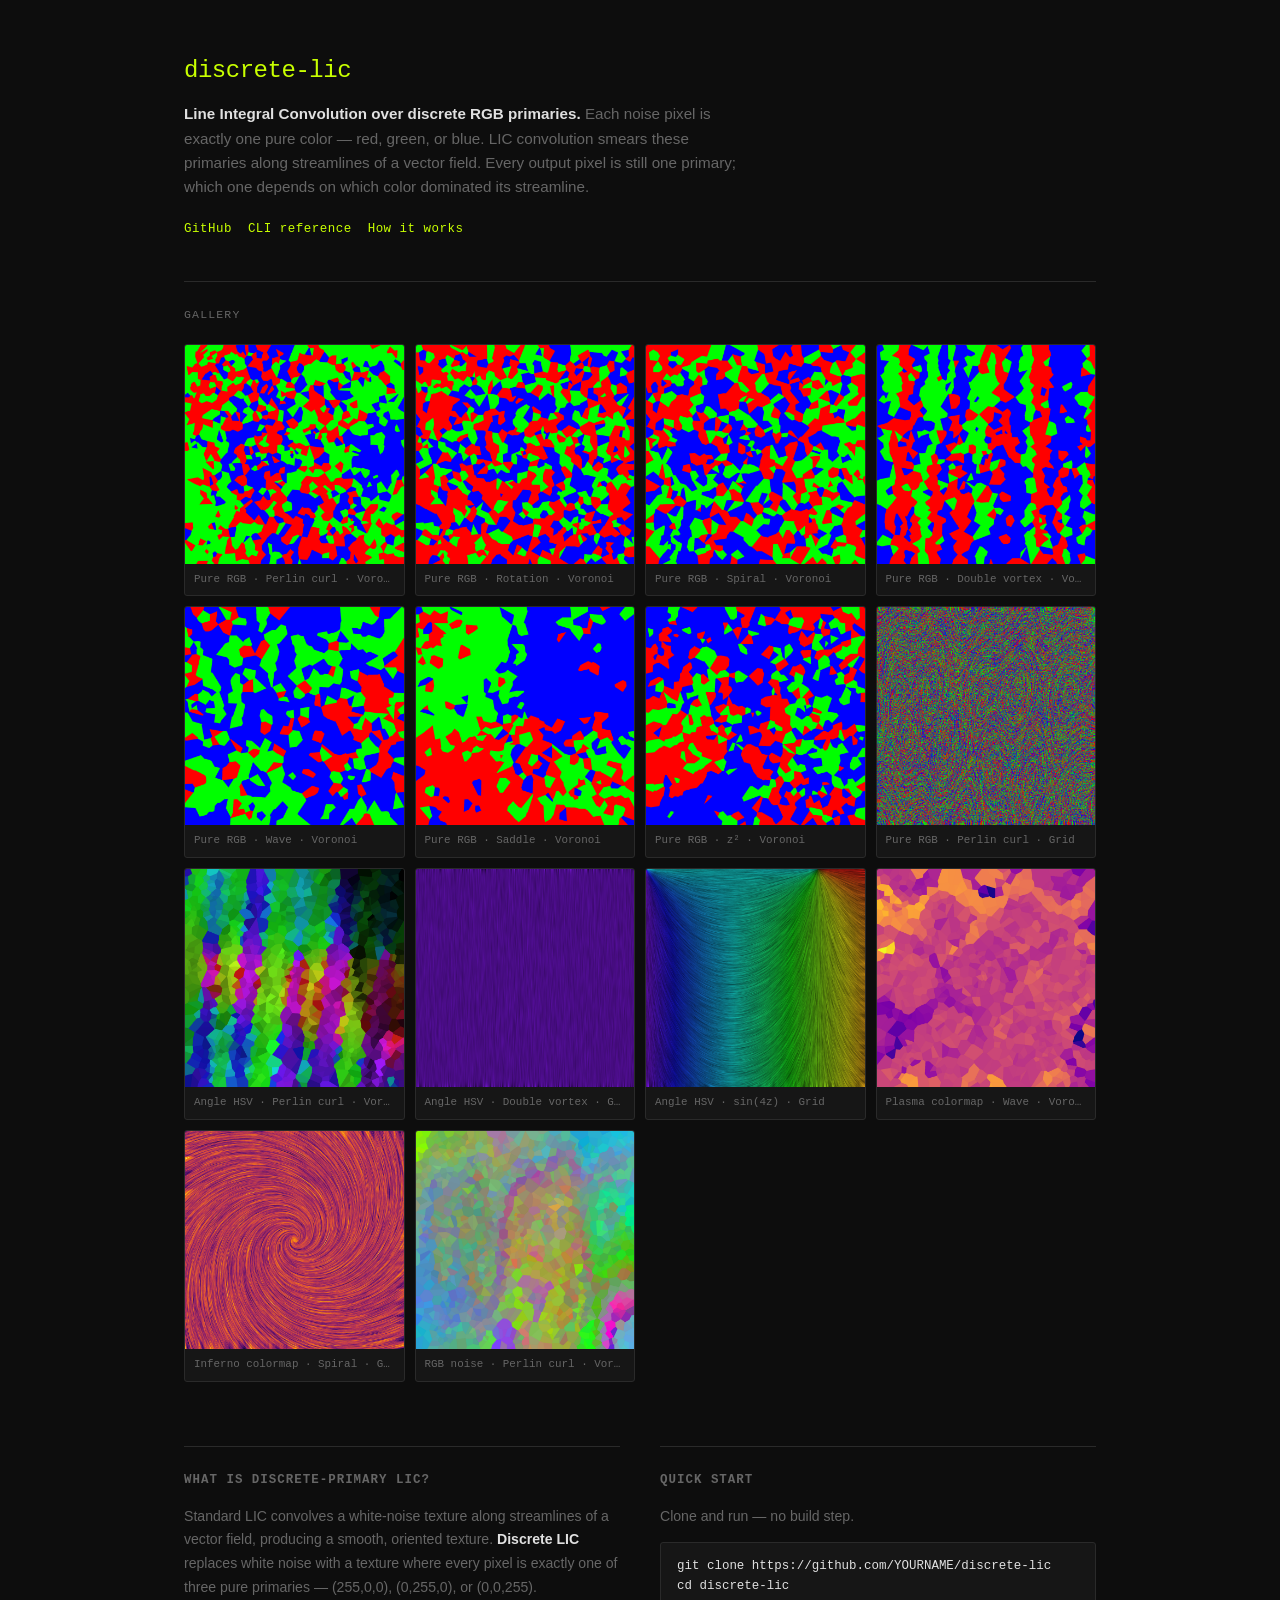
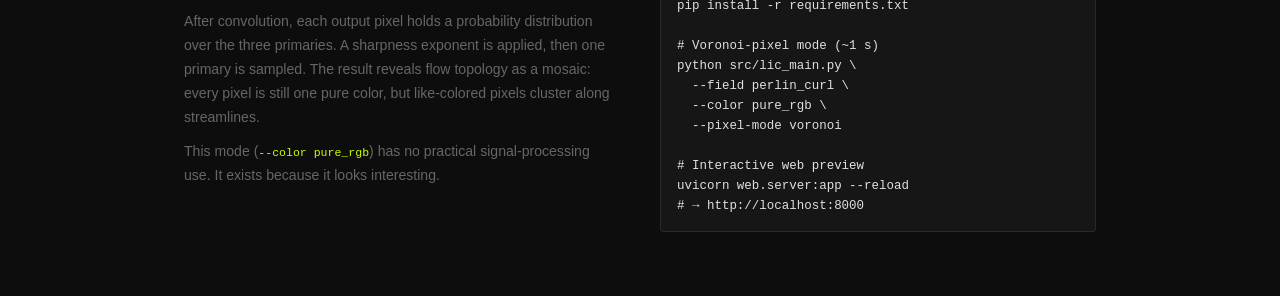
==== index.html @ f732a03e "Add GitHub Pages gallery (index.html) and feature ideas (FEATURES.md)" ====
<!DOCTYPE html>
<html lang="en">
<head>
  <meta charset="UTF-8">
  <meta name="viewport" content="width=device-width, initial-scale=1.0">
  <title>discrete-lic</title>
  <style>
    :root {
      --bg: #0d0d0d;
      --surface: #161616;
      --border: #2a2a2a;
      --text: #e0e0e0;
      --muted: #666;
      --accent: #c8ff00;
      --font-mono: "JetBrains Mono", "Fira Mono", "Cascadia Code", monospace;
      --font-sans: "Inter", "Helvetica Neue", Arial, sans-serif;
    }

    *, *::before, *::after { box-sizing: border-box; margin: 0; padding: 0; }

    body {
      background: var(--bg);
      color: var(--text);
      font-family: var(--font-sans);
      font-size: 15px;
      line-height: 1.6;
      min-height: 100vh;
    }

    /* ── Header ── */
    header {
      max-width: 960px;
      margin: 0 auto;
      padding: 52px 24px 40px;
    }

    h1 {
      font-family: var(--font-mono);
      font-size: 1.5rem;
      font-weight: 500;
      color: var(--accent);
      letter-spacing: -0.02em;
      margin-bottom: 12px;
    }

    .desc {
      color: var(--muted);
      max-width: 560px;
      font-size: 0.95rem;
    }

    .desc strong { color: var(--text); }

    .links {
      margin-top: 20px;
      display: flex;
      gap: 16px;
    }

    .links a {
      font-family: var(--font-mono);
      font-size: 0.78rem;
      color: var(--accent);
      text-decoration: none;
      letter-spacing: 0.04em;
      border-bottom: 1px solid transparent;
      transition: border-color 0.15s;
    }

    .links a:hover { border-color: var(--accent); }

    /* ── Gallery ── */
    .gallery {
      max-width: 960px;
      margin: 0 auto;
      padding: 0 24px 64px;
    }

    .section-label {
      font-family: var(--font-mono);
      font-size: 0.72rem;
      color: var(--muted);
      letter-spacing: 0.1em;
      text-transform: uppercase;
      border-top: 1px solid var(--border);
      padding-top: 24px;
      margin-bottom: 20px;
    }

    .grid {
      display: grid;
      grid-template-columns: repeat(auto-fill, minmax(220px, 1fr));
      gap: 10px;
    }

    .tile {
      background: var(--surface);
      border: 1px solid var(--border);
      border-radius: 3px;
      overflow: hidden;
      cursor: pointer;
      transition: border-color 0.15s, transform 0.15s;
    }

    .tile:hover {
      border-color: #555;
      transform: translateY(-2px);
    }

    .tile img {
      display: block;
      width: 100%;
      aspect-ratio: 1;
      object-fit: cover;
    }

    .tile-caption {
      padding: 7px 9px;
      font-family: var(--font-mono);
      font-size: 0.68rem;
      color: var(--muted);
      white-space: nowrap;
      overflow: hidden;
      text-overflow: ellipsis;
    }

    /* ── Lightbox ── */
    .lightbox {
      display: none;
      position: fixed;
      inset: 0;
      background: rgba(0,0,0,0.92);
      align-items: center;
      justify-content: center;
      z-index: 100;
    }
    .lightbox.open { display: flex; }

    .lightbox img {
      max-width: 90vw;
      max-height: 90vh;
      object-fit: contain;
    }

    .lb-close {
      position: absolute;
      top: 16px; right: 20px;
      background: none;
      border: none;
      color: var(--muted);
      font-size: 1.4rem;
      cursor: pointer;
      line-height: 1;
    }
    .lb-close:hover { color: var(--text); }

    /* ── Explainer ── */
    .explainer {
      max-width: 960px;
      margin: 0 auto;
      padding: 0 24px 64px;
      display: grid;
      grid-template-columns: 1fr 1fr;
      gap: 40px;
    }

    @media (max-width: 640px) {
      .explainer { grid-template-columns: 1fr; }
      .grid { grid-template-columns: repeat(2, 1fr); }
    }

    .explainer h2 {
      font-family: var(--font-mono);
      font-size: 0.78rem;
      color: var(--muted);
      letter-spacing: 0.08em;
      text-transform: uppercase;
      border-top: 1px solid var(--border);
      padding-top: 24px;
      margin-bottom: 14px;
    }

    .explainer p {
      color: var(--muted);
      font-size: 0.88rem;
      line-height: 1.7;
    }

    .explainer p + p { margin-top: 10px; }

    code {
      font-family: var(--font-mono);
      font-size: 0.82em;
      color: var(--accent);
    }

    pre {
      background: var(--surface);
      border: 1px solid var(--border);
      border-radius: 3px;
      padding: 14px 16px;
      overflow-x: auto;
      font-family: var(--font-mono);
      font-size: 0.78rem;
      color: var(--text);
      line-height: 1.6;
      margin-top: 14px;
    }
  </style>
</head>
<body>

<header>
  <h1>discrete-lic</h1>
  <p class="desc">
    <strong>Line Integral Convolution over discrete RGB primaries.</strong>
    Each noise pixel is exactly one pure color — red, green, or blue.
    LIC convolution smears these primaries along streamlines of a vector field.
    Every output pixel is still one primary; which one depends on which color
    dominated its streamline.
  </p>
  <div class="links">
    <a href="https://github.com/YOURNAME/discrete-lic">GitHub</a>
    <a href="https://github.com/YOURNAME/discrete-lic#cli-reference">CLI reference</a>
    <a href="https://github.com/YOURNAME/discrete-lic#how-it-works">How it works</a>
  </div>
</header>

<div class="gallery">
  <div class="section-label">Gallery</div>
  <div class="grid" id="grid">
    <p style="color:var(--muted);font-family:var(--font-mono);font-size:0.8rem">Loading…</p>
  </div>
</div>

<div class="explainer">
  <div>
    <h2>What is discrete-primary LIC?</h2>
    <p>
      Standard LIC convolves a white-noise texture along streamlines of a vector field,
      producing a smooth, oriented texture. <strong style="color:var(--text)">Discrete LIC</strong>
      replaces white noise with a texture where every pixel is exactly one of three pure
      primaries — (255,0,0), (0,255,0), or (0,0,255).
    </p>
    <p>
      After convolution, each output pixel holds a probability distribution over the three
      primaries. A sharpness exponent is applied, then one primary is sampled. The result
      reveals flow topology as a mosaic: every pixel is still one pure color, but like-colored
      pixels cluster along streamlines.
    </p>
    <p>
      This mode (<code>--color pure_rgb</code>) has no practical signal-processing use.
      It exists because it looks interesting.
    </p>
  </div>
  <div>
    <h2>Quick start</h2>
    <p>Clone and run — no build step.</p>
    <pre>git clone https://github.com/YOURNAME/discrete-lic
cd discrete-lic
pip install -r requirements.txt

# Voronoi-pixel mode (~1 s)
python src/lic_main.py \
  --field perlin_curl \
  --color pure_rgb \
  --pixel-mode voronoi

# Interactive web preview
uvicorn web.server:app --reload
# → http://localhost:8000</pre>
  </div>
</div>

<!-- Lightbox -->
<div class="lightbox" id="lightbox">
  <button class="lb-close" id="lb-close">✕</button>
  <img id="lb-img" src="" alt="">
</div>

<script>
const BASE = (() => {
  // When served via GitHub Pages, images live at the repo root.
  // When served locally (uvicorn), the gallery endpoint is at /gallery/*.
  // Detect by checking if we're on a gh-pages-style origin.
  const loc = window.location;
  // If served from the file or a GitHub Pages URL, use relative path to web/gallery/
  return "web/gallery/";
})();

async function loadGallery() {
  const grid = document.getElementById("grid");
  let items;
  try {
    const r = await fetch(BASE + "gallery.json");
    items = await r.json();
  } catch {
    grid.innerHTML = '<p style="color:var(--muted);font-family:var(--font-mono)">Gallery not found. Run <code>python scripts/generate_gallery.py</code> first.</p>';
    return;
  }

  grid.innerHTML = "";
  items.forEach(item => {
    const div = document.createElement("div");
    div.className = "tile";
    const img = document.createElement("img");
    img.src = BASE + item.filename;
    img.alt = item.caption;
    img.loading = "lazy";
    img.addEventListener("click", () => openLB(BASE + item.filename));
    const cap = document.createElement("div");
    cap.className = "tile-caption";
    cap.textContent = item.caption;
    div.appendChild(img);
    div.appendChild(cap);
    grid.appendChild(div);
  });
}

const lb    = document.getElementById("lightbox");
const lbImg = document.getElementById("lb-img");
function openLB(src) { lbImg.src = src; lb.classList.add("open"); }
document.getElementById("lb-close").addEventListener("click", () => lb.classList.remove("open"));
lb.addEventListener("click", e => { if (e.target === lb) lb.classList.remove("open"); });
document.addEventListener("keydown", e => { if (e.key === "Escape") lb.classList.remove("open"); });

loadGallery();
</script>
</body>
</html>
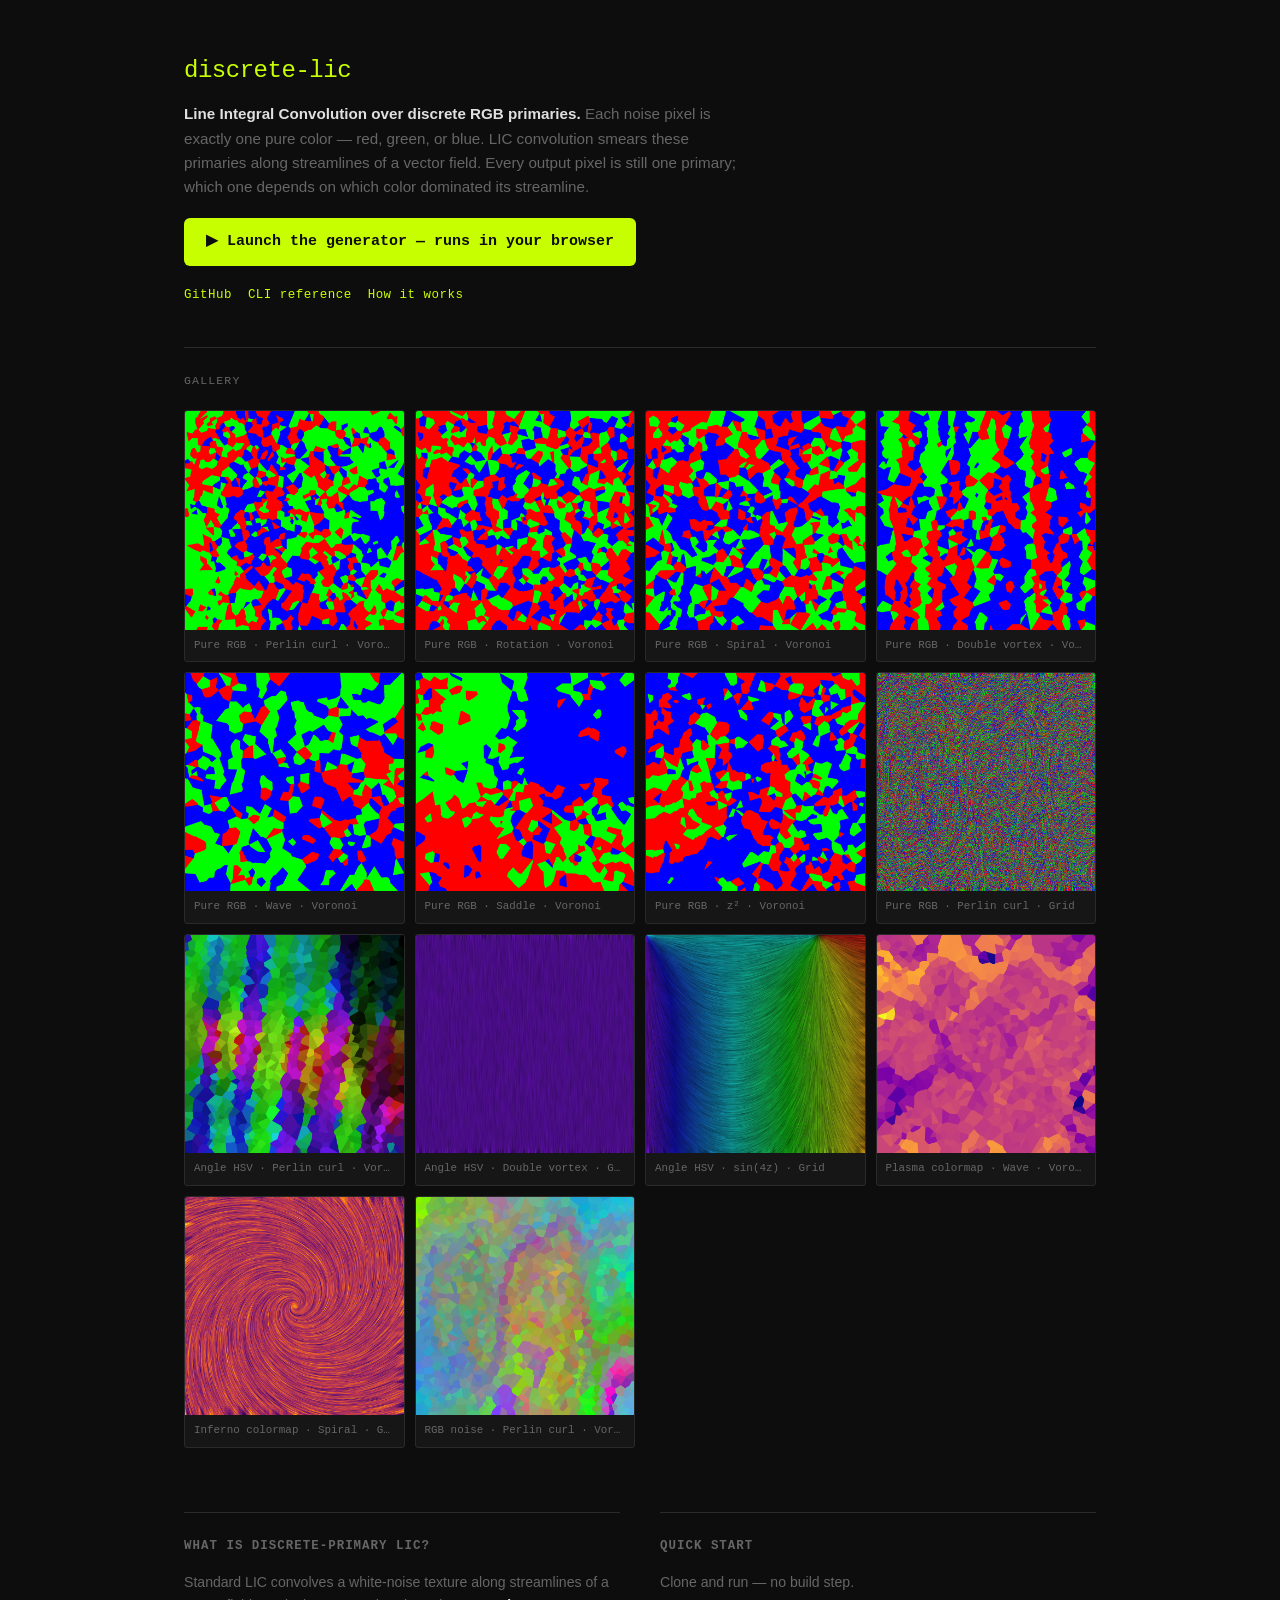
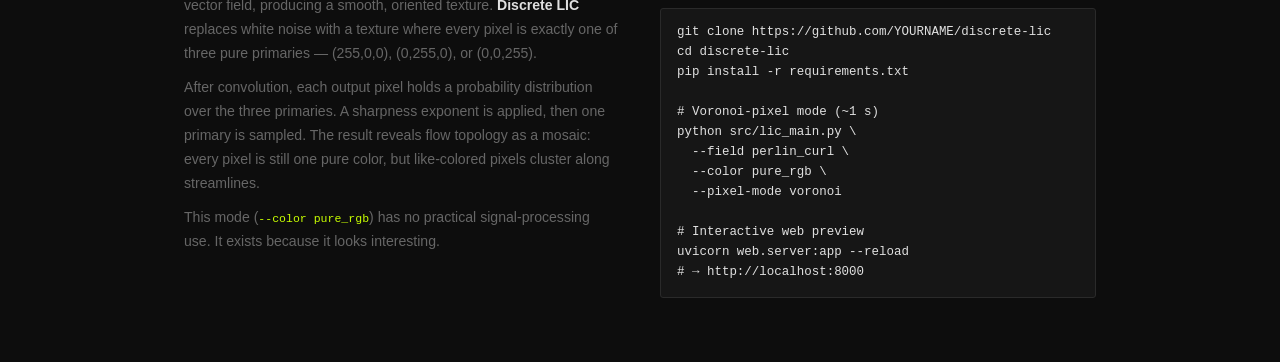
==== commit 1f250b93: "Add fully in-browser WebGL2 generator + Pages deployment Reimplements the LIC pipeline (field -> noi" ====
--- a/index.html
+++ b/index.html
@@ -219,10 +219,15 @@
     Every output pixel is still one primary; which one depends on which color
     dominated its streamline.
   </p>
+  <p style="margin:18px 0 6px">
+    <a href="app/" style="display:inline-block;background:var(--accent);color:#0d0d0d;
+       font-family:var(--font-mono);font-weight:600;text-decoration:none;
+       padding:12px 22px;border-radius:6px">▶ Launch the generator — runs in your browser</a>
+  </p>
   <div class="links">
-    <a href="https://github.com/YOURNAME/discrete-lic">GitHub</a>
-    <a href="https://github.com/YOURNAME/discrete-lic#cli-reference">CLI reference</a>
-    <a href="https://github.com/YOURNAME/discrete-lic#how-it-works">How it works</a>
+    <a href="https://github.com/simonpelz/discrete-lic">GitHub</a>
+    <a href="https://github.com/simonpelz/discrete-lic#cli-reference">CLI reference</a>
+    <a href="https://github.com/simonpelz/discrete-lic#how-it-works">How it works</a>
   </div>
 </header>
 
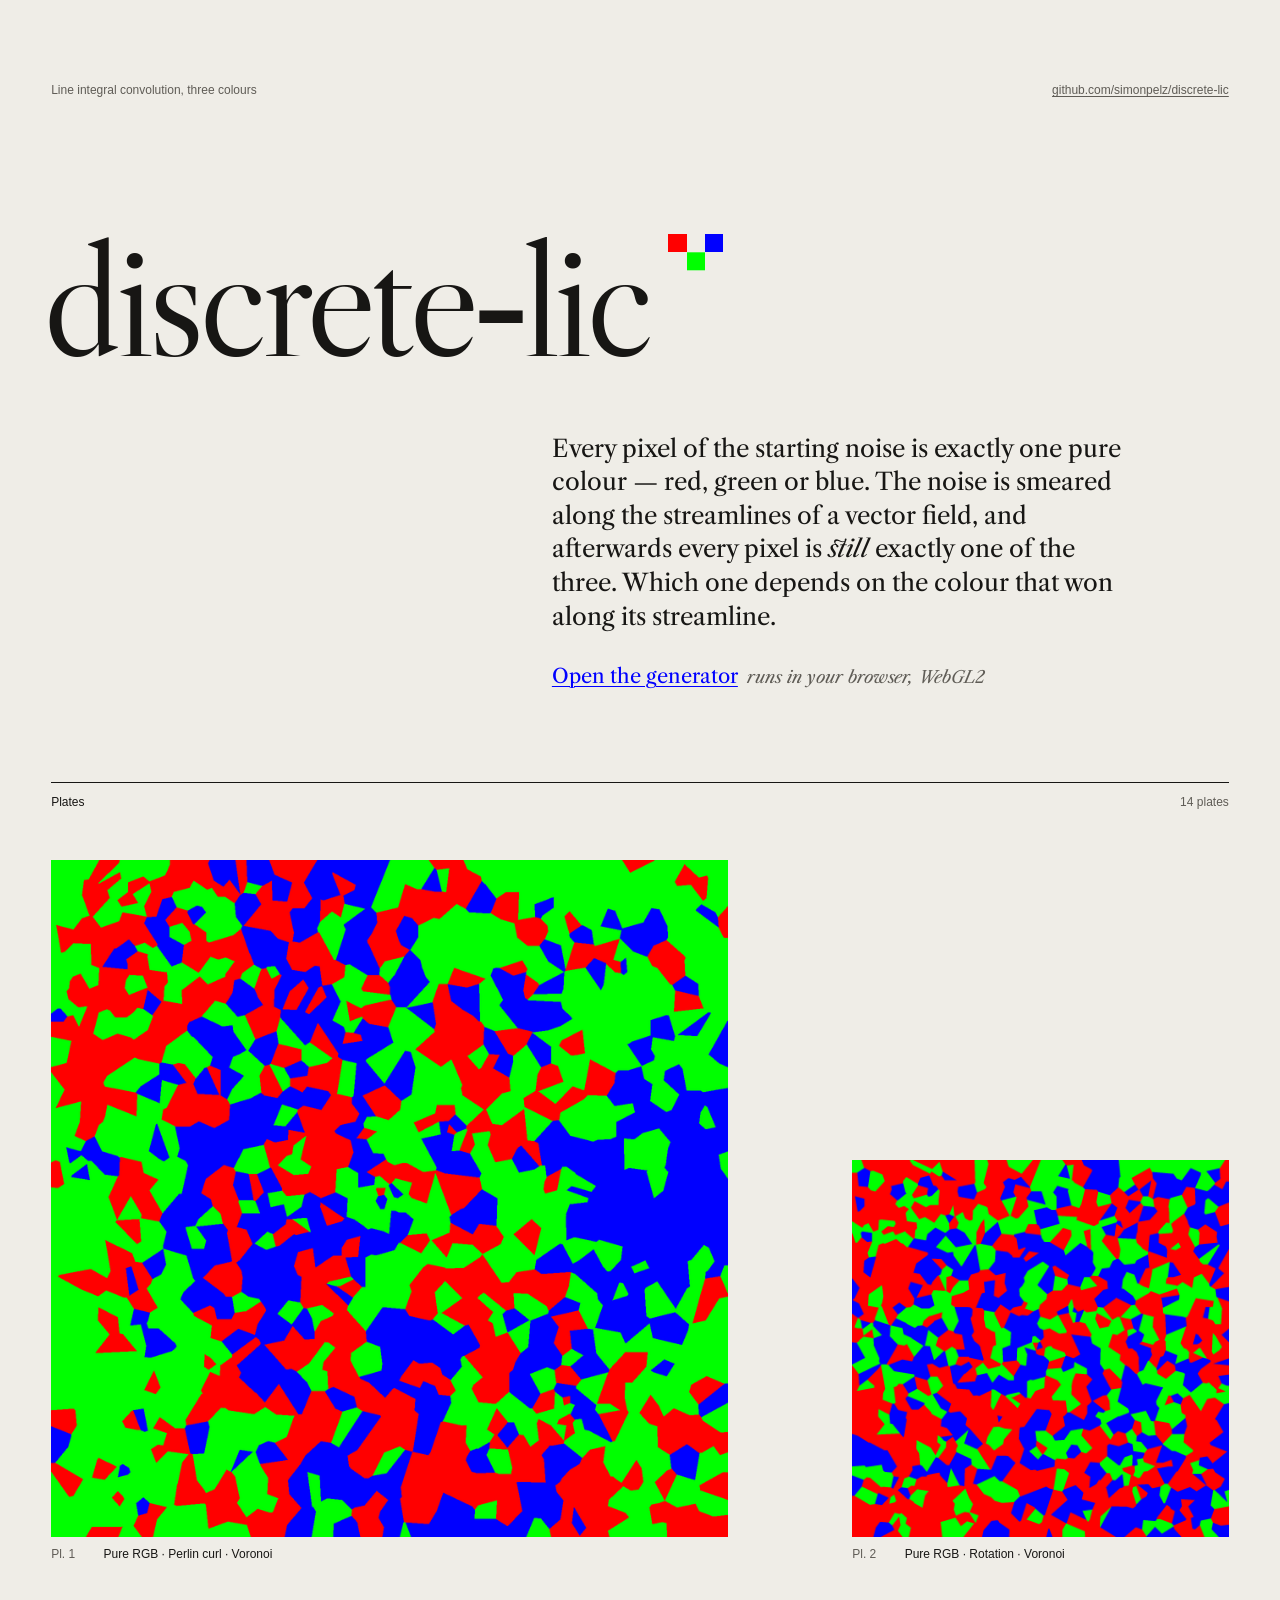
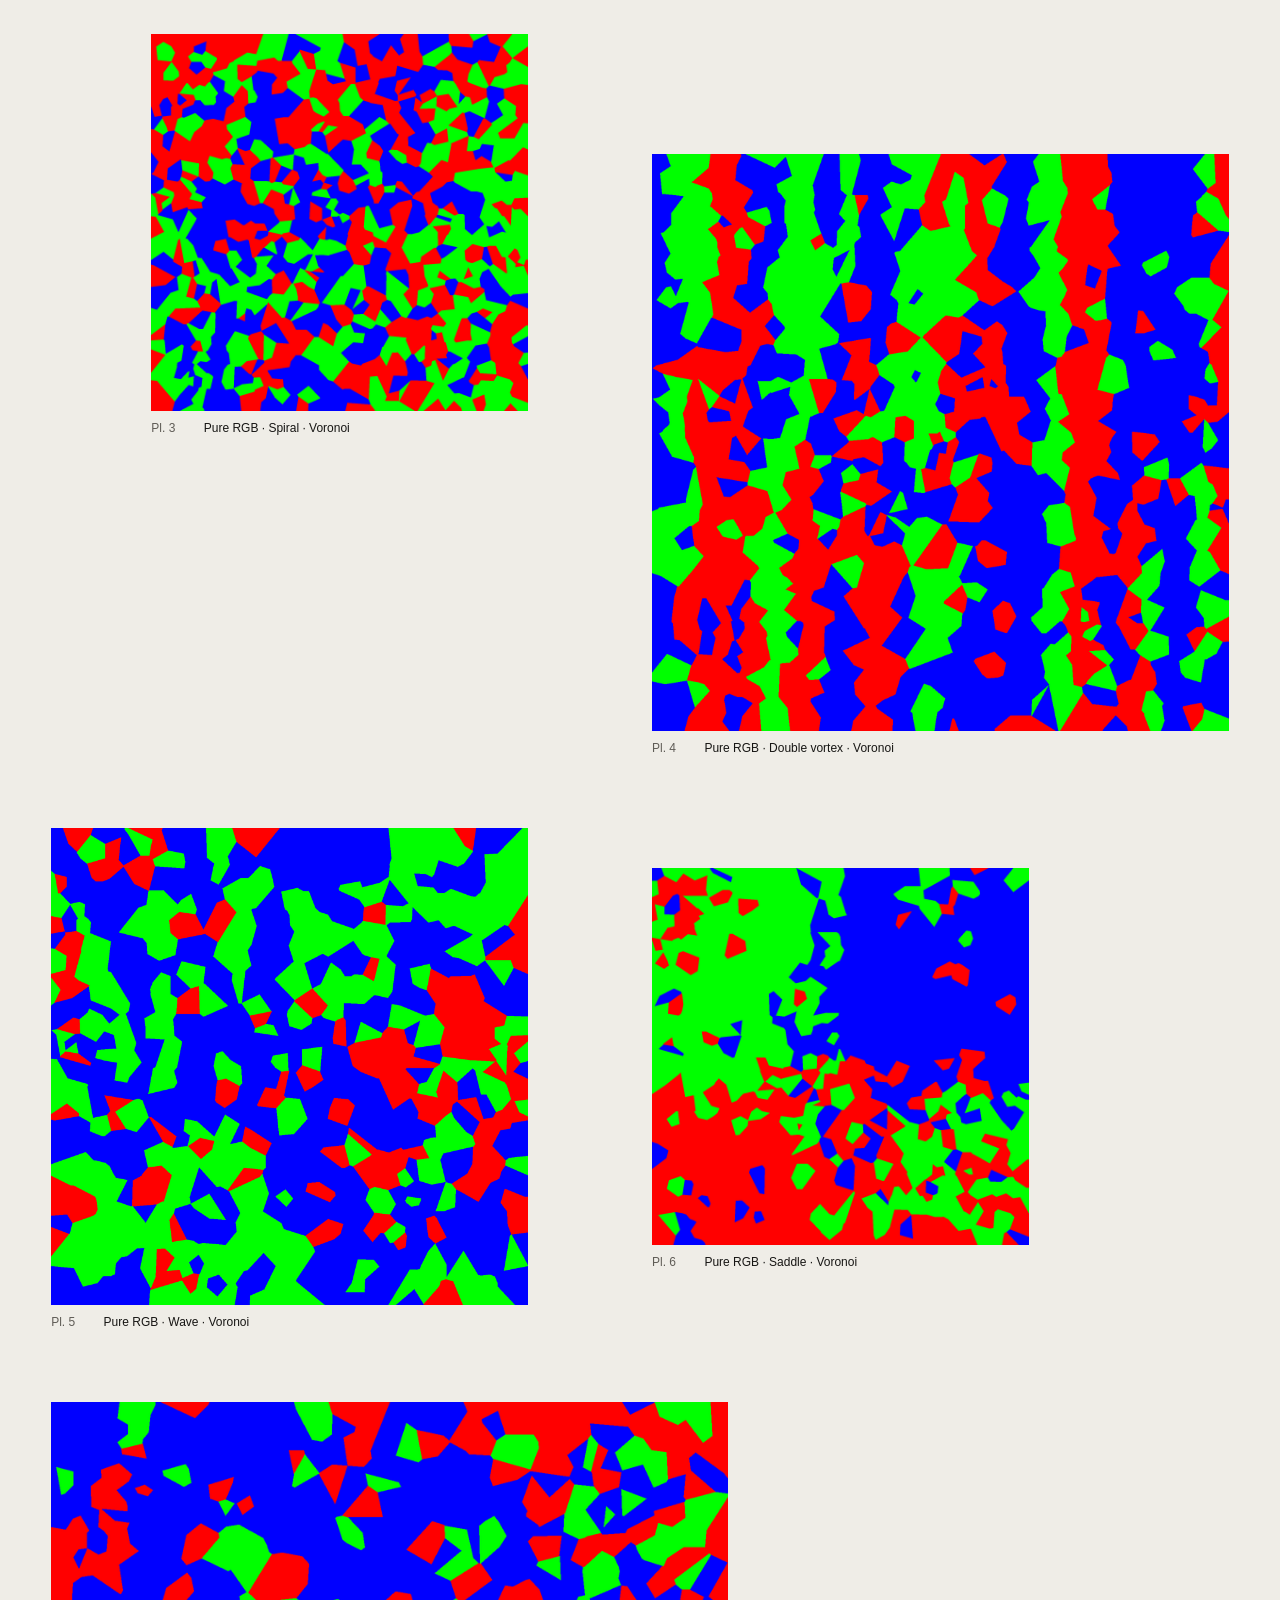
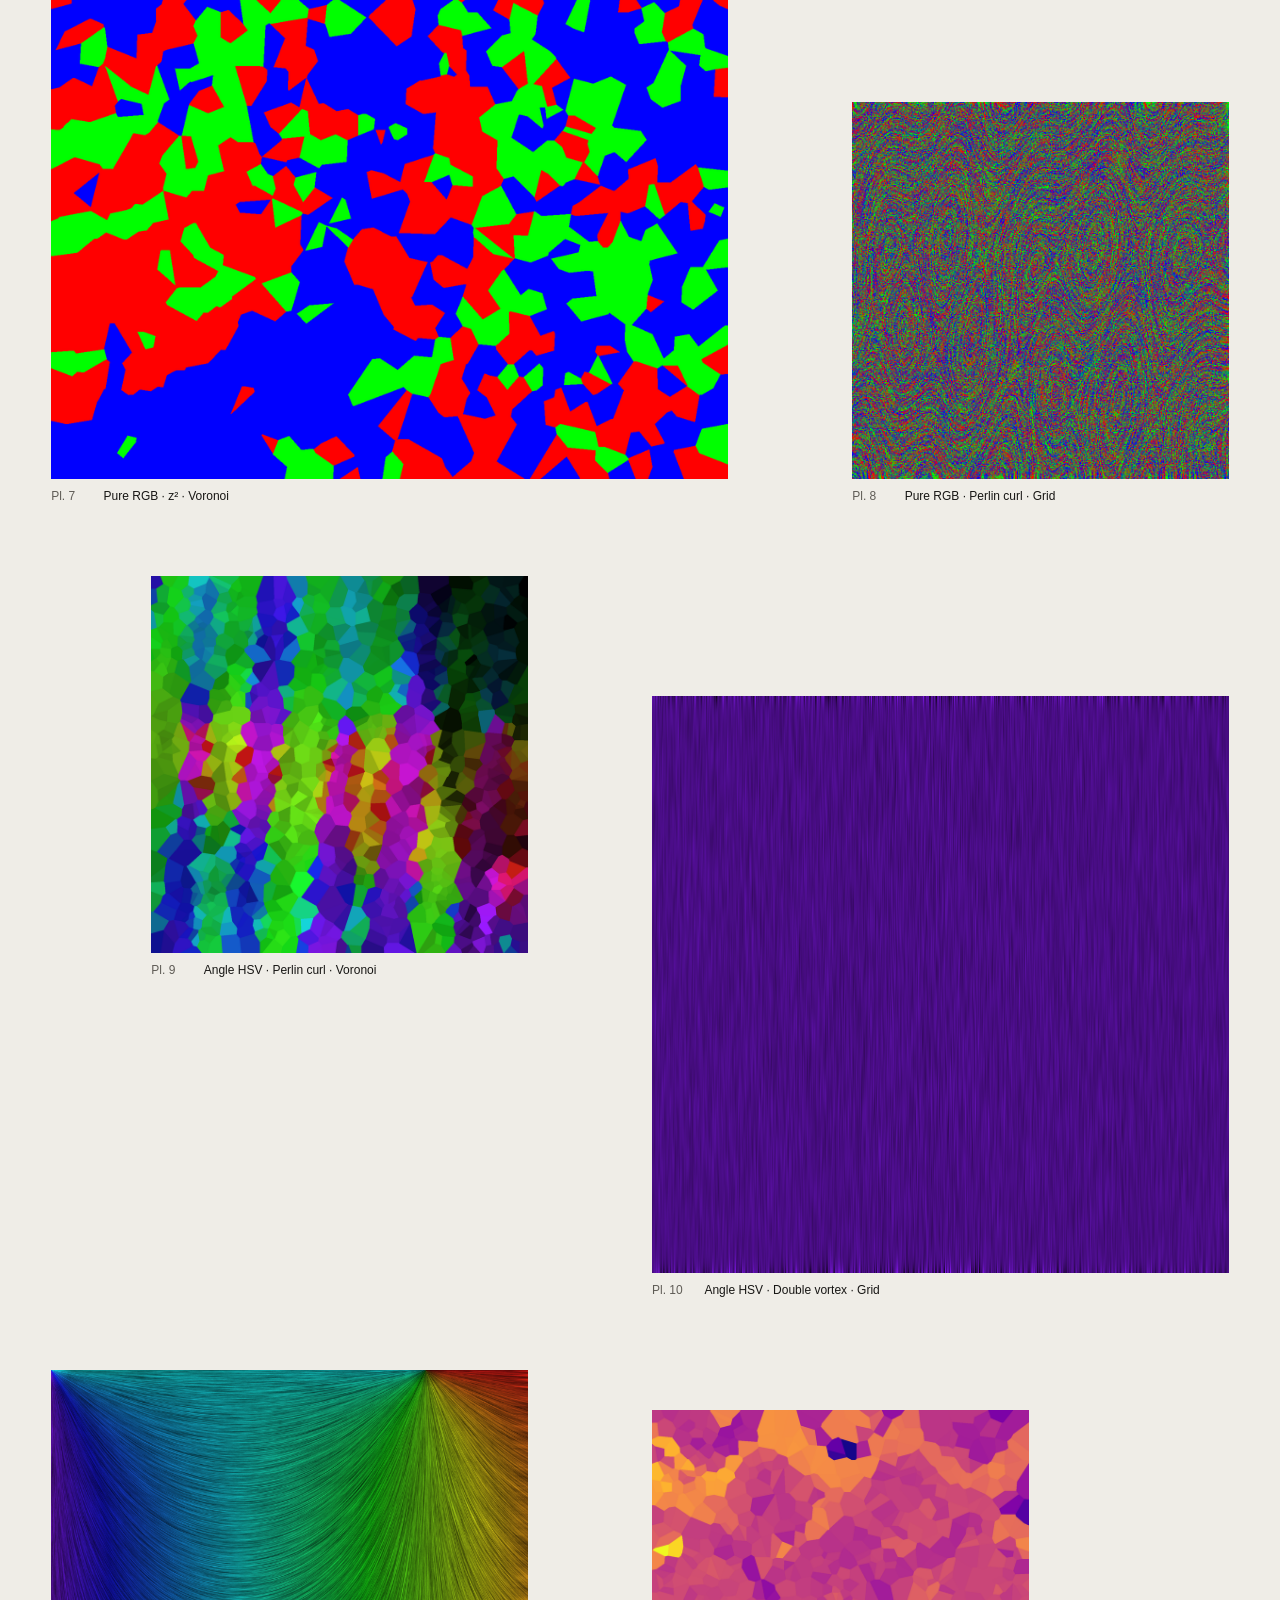
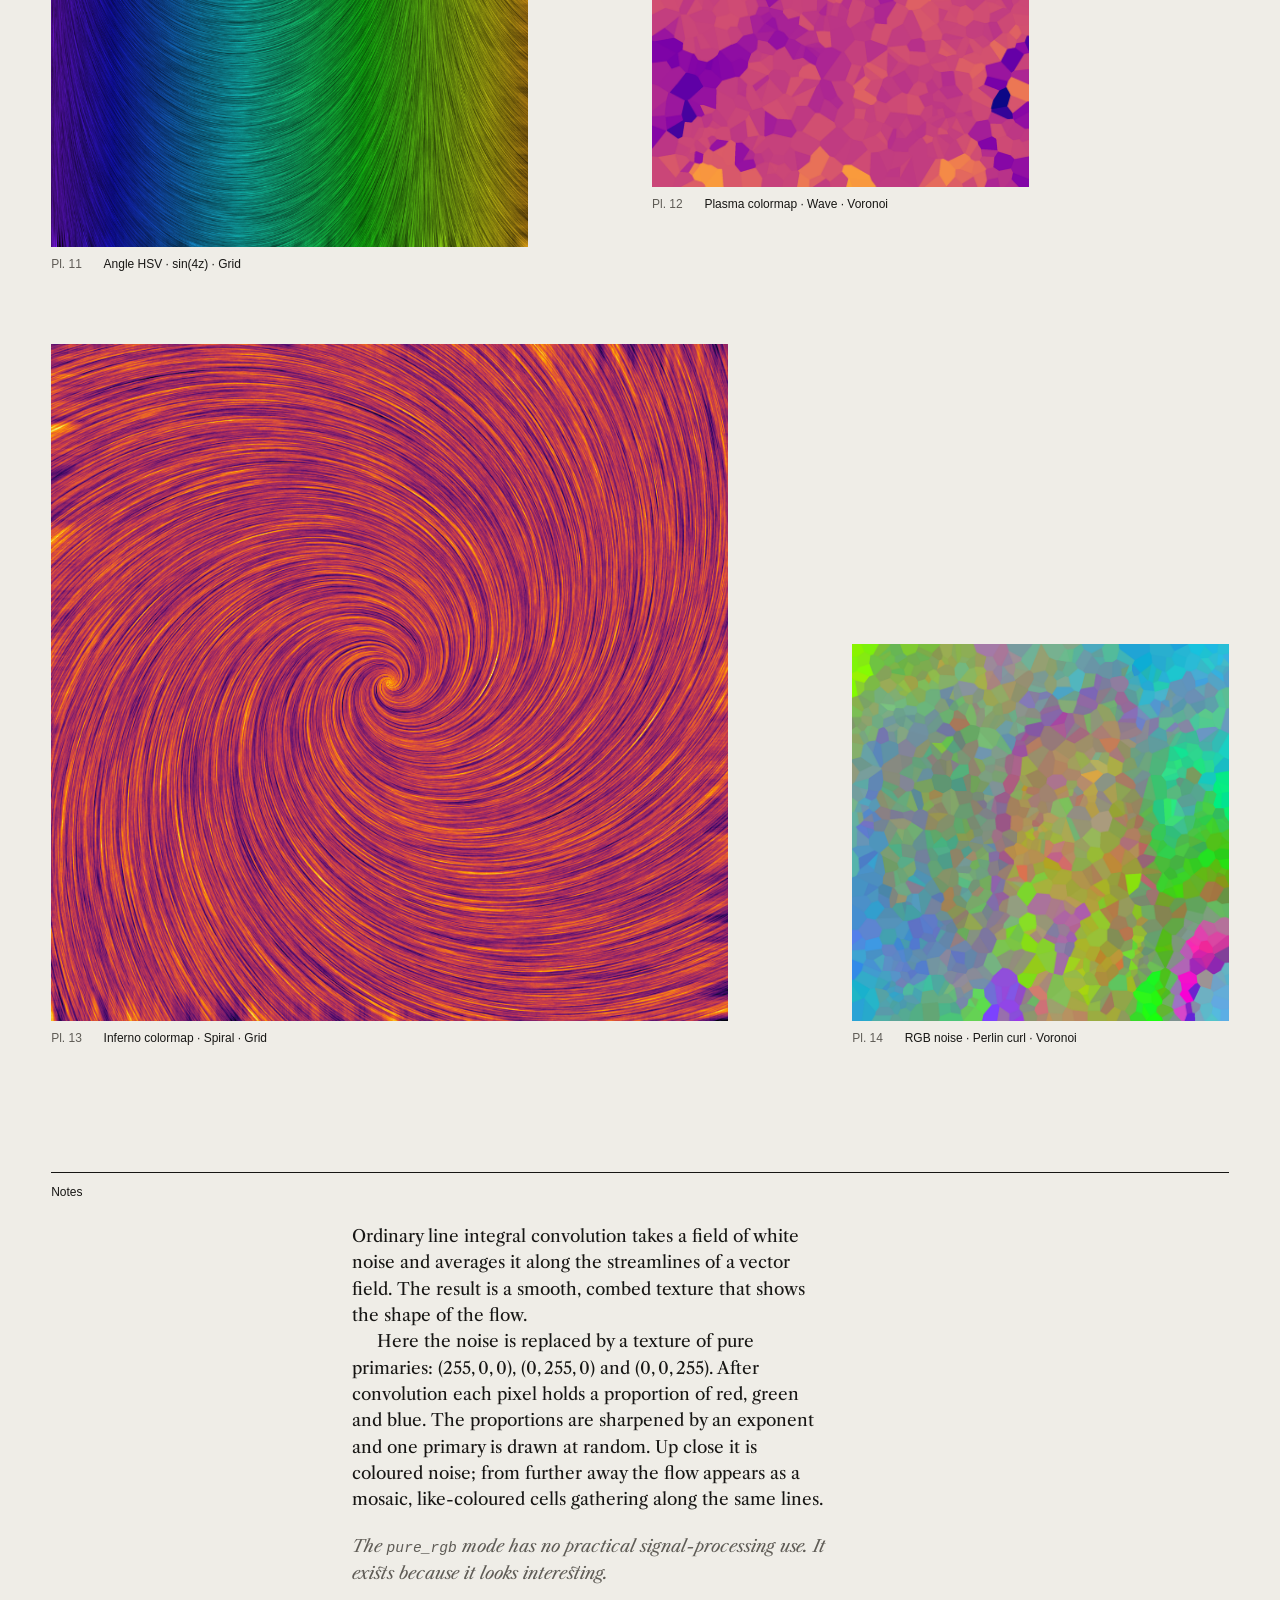
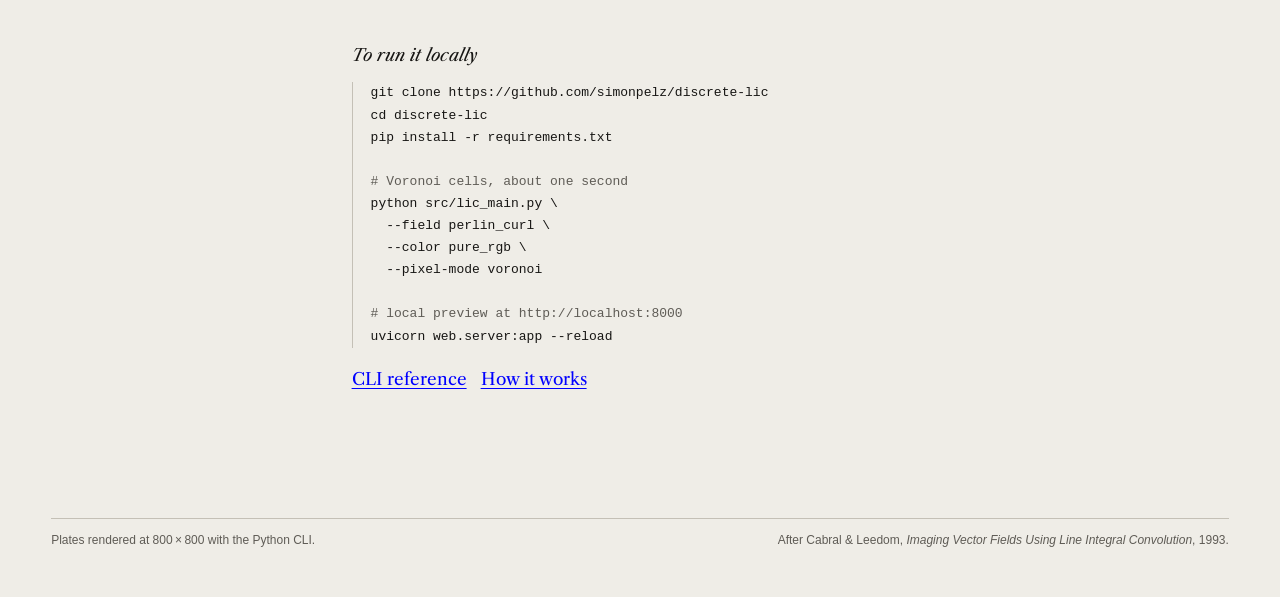
==== commit 9742e148: "Restyle landing page and generator as a catalogue of plates Replace the dark, neon-accent, monospace" ====
--- a/index.html
+++ b/index.html
@@ -4,332 +4,481 @@
   <meta charset="UTF-8">
   <meta name="viewport" content="width=device-width, initial-scale=1.0">
   <title>discrete-lic</title>
+  <link rel="preconnect" href="https://fonts.googleapis.com">
+  <link rel="preconnect" href="https://fonts.gstatic.com" crossorigin>
+  <link href="https://fonts.googleapis.com/css2?family=Libre+Caslon+Display&family=Libre+Caslon+Text:ital,wght@0,400;0,700;1,400&display=swap" rel="stylesheet">
   <style>
     :root {
-      --bg: #0d0d0d;
-      --surface: #161616;
-      --border: #2a2a2a;
-      --text: #e0e0e0;
-      --muted: #666;
-      --accent: #c8ff00;
-      --font-mono: "JetBrains Mono", "Fira Mono", "Cascadia Code", monospace;
-      --font-sans: "Inter", "Helvetica Neue", Arial, sans-serif;
+      --paper: #efede7;
+      --ink: #171614;
+      --ink-2: #5f5c56;
+      --rule: #c4c0b6;
+      --blue: #0000ff;
+      --serif: "Libre Caslon Text", "Iowan Old Style", Georgia, serif;
+      --display: "Libre Caslon Display", "Libre Caslon Text", Georgia, serif;
+      --label: "Helvetica Neue", Helvetica, Arial, sans-serif;
+      --mono: ui-monospace, "SF Mono", Menlo, Consolas, monospace;
+      --gutter: clamp(16px, 4vw, 56px);
     }
 
     *, *::before, *::after { box-sizing: border-box; margin: 0; padding: 0; }
 
+    html { background: var(--paper); }
+
     body {
-      background: var(--bg);
-      color: var(--text);
-      font-family: var(--font-sans);
-      font-size: 15px;
-      line-height: 1.6;
-      min-height: 100vh;
-    }
-
-    /* ── Header ── */
-    header {
-      max-width: 960px;
-      margin: 0 auto;
-      padding: 52px 24px 40px;
-    }
+      background: var(--paper);
+      color: var(--ink);
+      font-family: var(--serif);
+      font-size: 17px;
+      line-height: 1.55;
+      padding: 0 var(--gutter);
+    }
+
+    a { color: var(--blue); text-decoration: underline; text-underline-offset: 0.15em; text-decoration-thickness: 1px; }
+    a:hover { text-decoration-thickness: 2px; }
+
+    ::selection { background: var(--blue); color: var(--paper); }
+
+    .page { max-width: 1240px; margin: 0 auto; }
+
+    /* ── Masthead ── */
+
+    .masthead {
+      display: grid;
+      grid-template-columns: repeat(12, 1fr);
+      column-gap: 24px;
+      padding: 9vh 0 10vh;
+    }
+
+    .running {
+      grid-column: 1 / -1;
+      display: flex;
+      justify-content: space-between;
+      font-family: var(--label);
+      font-size: 12px;
+      color: var(--ink-2);
+      margin-bottom: 14vh;
+    }
+
+    .running a { color: inherit; }
 
     h1 {
-      font-family: var(--font-mono);
-      font-size: 1.5rem;
-      font-weight: 500;
-      color: var(--accent);
-      letter-spacing: -0.02em;
-      margin-bottom: 12px;
-    }
-
-    .desc {
-      color: var(--muted);
-      max-width: 560px;
-      font-size: 0.95rem;
-    }
-
-    .desc strong { color: var(--text); }
-
-    .links {
-      margin-top: 20px;
-      display: flex;
-      gap: 16px;
-    }
-
-    .links a {
-      font-family: var(--font-mono);
-      font-size: 0.78rem;
-      color: var(--accent);
-      text-decoration: none;
-      letter-spacing: 0.04em;
-      border-bottom: 1px solid transparent;
-      transition: border-color 0.15s;
-    }
-
-    .links a:hover { border-color: var(--accent); }
-
-    /* ── Gallery ── */
-    .gallery {
-      max-width: 960px;
-      margin: 0 auto;
-      padding: 0 24px 64px;
-    }
-
-    .section-label {
-      font-family: var(--font-mono);
-      font-size: 0.72rem;
-      color: var(--muted);
-      letter-spacing: 0.1em;
-      text-transform: uppercase;
-      border-top: 1px solid var(--border);
-      padding-top: 24px;
-      margin-bottom: 20px;
-    }
-
-    .grid {
+      grid-column: 1 / -1;
+      font-family: var(--display);
+      font-weight: 400;
+      font-size: clamp(56px, 13vw, 184px);
+      line-height: 0.86;
+      letter-spacing: -0.035em;
+      margin-left: -0.05em;
+    }
+
+    /* three cells, one of each primary */
+    .mark {
+      display: inline-flex;
+      gap: 0;
+      vertical-align: 0.62em;
+      margin-left: 0.12em;
+    }
+    .mark i { display: block; width: 0.11em; height: 0.11em; }
+    .mark i:nth-child(1) { background: #f00; }
+    .mark i:nth-child(2) { background: #0f0; transform: translateY(0.11em); }
+    .mark i:nth-child(3) { background: #00f; }
+
+    .lede {
+      grid-column: 6 / span 6;
+      margin-top: 7vh;
+      font-size: clamp(19px, 1.9vw, 24px);
+      line-height: 1.4;
+    }
+
+    .lede em { font-style: italic; }
+
+    .launch {
+      grid-column: 6 / span 6;
+      margin-top: 28px;
+      font-size: 17px;
+    }
+
+    .launch a { font-size: 20px; }
+    .launch span { color: var(--ink-2); font-style: italic; }
+
+    /* ── Plates ── */
+
+    .plates-head {
+      display: flex;
+      justify-content: space-between;
+      align-items: baseline;
+      border-top: 1px solid var(--ink);
+      padding-top: 10px;
+      margin-bottom: 48px;
+      font-family: var(--label);
+      font-size: 12px;
+    }
+
+    .plates-head span { color: var(--ink-2); }
+
+    .plates {
       display: grid;
-      grid-template-columns: repeat(auto-fill, minmax(220px, 1fr));
-      gap: 10px;
-    }
-
-    .tile {
-      background: var(--surface);
-      border: 1px solid var(--border);
-      border-radius: 3px;
-      overflow: hidden;
-      cursor: pointer;
-      transition: border-color 0.15s, transform 0.15s;
-    }
-
-    .tile:hover {
-      border-color: #555;
-      transform: translateY(-2px);
-    }
-
-    .tile img {
+      grid-template-columns: repeat(12, 1fr);
+      column-gap: 24px;
+      row-gap: 72px;
+      align-items: start;
+      margin-bottom: 14vh;
+    }
+
+    .plate { cursor: zoom-in; }
+    .plate:nth-child(6n+1) { grid-column: 1 / span 7; }
+    .plate:nth-child(6n+2) { grid-column: 9 / span 4; align-self: end; }
+    .plate:nth-child(6n+3) { grid-column: 2 / span 4; }
+    .plate:nth-child(6n+4) { grid-column: 7 / span 6; margin-top: 120px; }
+    .plate:nth-child(6n+5) { grid-column: 1 / span 5; }
+    .plate:nth-child(6n+6) { grid-column: 7 / span 4; margin-top: 40px; }
+
+    .plate img {
       display: block;
       width: 100%;
+      height: auto;
       aspect-ratio: 1;
       object-fit: cover;
-    }
-
-    .tile-caption {
-      padding: 7px 9px;
-      font-family: var(--font-mono);
-      font-size: 0.68rem;
-      color: var(--muted);
-      white-space: nowrap;
-      overflow: hidden;
-      text-overflow: ellipsis;
-    }
-
-    /* ── Lightbox ── */
-    .lightbox {
-      display: none;
+      background: var(--rule);
+    }
+
+    .plate figcaption {
+      display: flex;
+      gap: 14px;
+      margin-top: 9px;
+      font-family: var(--label);
+      font-size: 12px;
+      line-height: 1.35;
+    }
+
+    .plate figcaption b {
+      font-weight: 400;
+      color: var(--ink-2);
+      min-width: 3.2em;
+    }
+
+    .plate:focus-visible { outline: 2px solid var(--blue); outline-offset: 4px; }
+
+    .loading { grid-column: 1 / -1; font-style: italic; color: var(--ink-2); }
+
+    /* ── Notes ── */
+
+    .notes {
+      display: grid;
+      grid-template-columns: repeat(12, 1fr);
+      column-gap: 24px;
+      border-top: 1px solid var(--ink);
+      padding-top: 10px;
+      margin-bottom: 14vh;
+    }
+
+    .notes > h2 {
+      grid-column: 1 / span 3;
+      font-family: var(--label);
+      font-weight: 400;
+      font-size: 12px;
+    }
+
+    .notes .text {
+      grid-column: 4 / span 5;
+      padding-top: 40px;
+    }
+
+    .notes .text p + p { text-indent: 1.5em; }
+
+    .notes .text .aside {
+      margin-top: 1.2em;
+      text-indent: 0;
+      font-style: italic;
+      color: var(--ink-2);
+    }
+
+    .notes .run {
+      grid-column: 4 / span 8;
+      padding-top: 56px;
+    }
+
+    .notes h3 {
+      font-weight: 400;
+      font-style: italic;
+      font-size: 17px;
+      margin-bottom: 14px;
+    }
+
+    pre, code { font-family: var(--mono); }
+    code { font-size: 0.86em; }
+
+    pre {
+      font-size: 13px;
+      line-height: 1.7;
+      overflow-x: auto;
+      padding-left: 18px;
+      border-left: 1px solid var(--rule);
+    }
+
+    pre .c { color: var(--ink-2); }
+
+    /* ── Colophon ── */
+
+    footer {
+      border-top: 1px solid var(--rule);
+      padding: 12px 0 48px;
+      font-family: var(--label);
+      font-size: 12px;
+      color: var(--ink-2);
+      display: flex;
+      justify-content: space-between;
+      gap: 24px;
+      flex-wrap: wrap;
+    }
+
+    footer a { color: inherit; }
+
+    /* ── Viewer ── */
+
+    .viewer {
       position: fixed;
       inset: 0;
-      background: rgba(0,0,0,0.92);
+      z-index: 10;
+      display: none;
+      grid-template-rows: auto 1fr auto;
+      background: var(--paper);
+      padding: 14px var(--gutter) 18px;
+    }
+
+    .viewer.open { display: grid; }
+
+    .viewer-bar {
+      display: flex;
+      justify-content: space-between;
+      font-family: var(--label);
+      font-size: 12px;
+    }
+
+    .viewer-bar button, .viewer-nav button {
+      background: none;
+      border: 0;
+      font: inherit;
+      color: var(--blue);
+      text-decoration: underline;
+      text-underline-offset: 0.15em;
+      cursor: pointer;
+    }
+
+    .viewer-stage {
+      display: flex;
       align-items: center;
       justify-content: center;
-      z-index: 100;
-    }
-    .lightbox.open { display: flex; }
-
-    .lightbox img {
-      max-width: 90vw;
-      max-height: 90vh;
+      min-height: 0;
+      padding: 16px 0;
+    }
+
+    .viewer-stage img {
+      max-width: 100%;
+      max-height: 100%;
       object-fit: contain;
-    }
-
-    .lb-close {
-      position: absolute;
-      top: 16px; right: 20px;
-      background: none;
-      border: none;
-      color: var(--muted);
-      font-size: 1.4rem;
-      cursor: pointer;
-      line-height: 1;
-    }
-    .lb-close:hover { color: var(--text); }
-
-    /* ── Explainer ── */
-    .explainer {
-      max-width: 960px;
-      margin: 0 auto;
-      padding: 0 24px 64px;
-      display: grid;
-      grid-template-columns: 1fr 1fr;
-      gap: 40px;
-    }
-
-    @media (max-width: 640px) {
-      .explainer { grid-template-columns: 1fr; }
-      .grid { grid-template-columns: repeat(2, 1fr); }
-    }
-
-    .explainer h2 {
-      font-family: var(--font-mono);
-      font-size: 0.78rem;
-      color: var(--muted);
-      letter-spacing: 0.08em;
-      text-transform: uppercase;
-      border-top: 1px solid var(--border);
-      padding-top: 24px;
-      margin-bottom: 14px;
-    }
-
-    .explainer p {
-      color: var(--muted);
-      font-size: 0.88rem;
-      line-height: 1.7;
-    }
-
-    .explainer p + p { margin-top: 10px; }
-
-    code {
-      font-family: var(--font-mono);
-      font-size: 0.82em;
-      color: var(--accent);
-    }
-
-    pre {
-      background: var(--surface);
-      border: 1px solid var(--border);
-      border-radius: 3px;
-      padding: 14px 16px;
-      overflow-x: auto;
-      font-family: var(--font-mono);
-      font-size: 0.78rem;
-      color: var(--text);
-      line-height: 1.6;
-      margin-top: 14px;
+      cursor: zoom-out;
+    }
+
+    .viewer-foot {
+      display: flex;
+      justify-content: space-between;
+      align-items: baseline;
+      gap: 16px;
+      font-family: var(--label);
+      font-size: 12px;
+    }
+
+    .viewer-nav { display: flex; gap: 18px; }
+
+    /* ── Narrow ── */
+
+    @media (max-width: 760px) {
+      body { font-size: 16px; }
+      .running { margin-bottom: 8vh; flex-direction: column; gap: 2px; }
+      .lede, .launch { grid-column: 1 / -1; }
+      .lede { text-indent: 0; }
+      .plates { grid-template-columns: 1fr; row-gap: 48px; }
+      .plate:nth-child(n) { grid-column: 1; margin-top: 0; align-self: start; }
+      .plate:nth-child(even) { width: 78%; justify-self: end; }
+      .notes > h2, .notes .text, .notes .run { grid-column: 1 / -1; }
+      .notes .text { padding-top: 24px; }
+      .notes .run { padding-top: 40px; }
     }
   </style>
 </head>
 <body>
-
-<header>
-  <h1>discrete-lic</h1>
-  <p class="desc">
-    <strong>Line Integral Convolution over discrete RGB primaries.</strong>
-    Each noise pixel is exactly one pure color — red, green, or blue.
-    LIC convolution smears these primaries along streamlines of a vector field.
-    Every output pixel is still one primary; which one depends on which color
-    dominated its streamline.
+<div class="page">
+
+<header class="masthead">
+  <div class="running">
+    <span>Line integral convolution, three colours</span>
+    <a href="https://github.com/simonpelz/discrete-lic">github.com/simonpelz/discrete-lic</a>
+  </div>
+
+  <h1>discrete&#8209;lic<span class="mark" aria-hidden="true"><i></i><i></i><i></i></span></h1>
+
+  <p class="lede">
+    Every pixel of the starting noise is exactly one pure colour&nbsp;— red, green
+    or blue. The noise is smeared along the streamlines of a vector field, and
+    afterwards every pixel is <em>still</em> exactly one of the three. Which one
+    depends on the colour that won along its streamline.
   </p>
-  <p style="margin:18px 0 6px">
-    <a href="app/" style="display:inline-block;background:var(--accent);color:#0d0d0d;
-       font-family:var(--font-mono);font-weight:600;text-decoration:none;
-       padding:12px 22px;border-radius:6px">▶ Launch the generator — runs in your browser</a>
+
+  <p class="launch">
+    <a href="app/">Open the generator</a>&ensp;<span>runs in your browser, WebGL2</span>
   </p>
-  <div class="links">
-    <a href="https://github.com/simonpelz/discrete-lic">GitHub</a>
-    <a href="https://github.com/simonpelz/discrete-lic#cli-reference">CLI reference</a>
-    <a href="https://github.com/simonpelz/discrete-lic#how-it-works">How it works</a>
-  </div>
 </header>
 
-<div class="gallery">
-  <div class="section-label">Gallery</div>
-  <div class="grid" id="grid">
-    <p style="color:var(--muted);font-family:var(--font-mono);font-size:0.8rem">Loading…</p>
-  </div>
-</div>
-
-<div class="explainer">
-  <div>
-    <h2>What is discrete-primary LIC?</h2>
+<section aria-labelledby="plates-title">
+  <div class="plates-head">
+    <h2 id="plates-title" style="font:inherit">Plates</h2>
+    <span id="plate-count"></span>
+  </div>
+  <div class="plates" id="plates">
+    <p class="loading">Loading plates…</p>
+  </div>
+</section>
+
+<section class="notes" aria-labelledby="notes-title">
+  <h2 id="notes-title">Notes</h2>
+
+  <div class="text">
     <p>
-      Standard LIC convolves a white-noise texture along streamlines of a vector field,
-      producing a smooth, oriented texture. <strong style="color:var(--text)">Discrete LIC</strong>
-      replaces white noise with a texture where every pixel is exactly one of three pure
-      primaries — (255,0,0), (0,255,0), or (0,0,255).
+      Ordinary line integral convolution takes a field of white noise and averages
+      it along the streamlines of a vector field. The result is a smooth, combed
+      texture that shows the shape of the flow.
     </p>
     <p>
-      After convolution, each output pixel holds a probability distribution over the three
-      primaries. A sharpness exponent is applied, then one primary is sampled. The result
-      reveals flow topology as a mosaic: every pixel is still one pure color, but like-colored
-      pixels cluster along streamlines.
+      Here the noise is replaced by a texture of pure primaries:
+      (255,&thinsp;0,&thinsp;0), (0,&thinsp;255,&thinsp;0) and (0,&thinsp;0,&thinsp;255).
+      After convolution each pixel holds a proportion of red, green and blue.
+      The proportions are sharpened by an exponent and one primary is drawn at
+      random. Up close it is coloured noise; from further away the flow appears as
+      a mosaic, like-coloured cells gathering along the same lines.
     </p>
-    <p>
-      This mode (<code>--color pure_rgb</code>) has no practical signal-processing use.
+    <p class="aside">
+      The <code>pure_rgb</code> mode has no practical signal-processing use.
       It exists because it looks interesting.
     </p>
   </div>
-  <div>
-    <h2>Quick start</h2>
-    <p>Clone and run — no build step.</p>
-    <pre>git clone https://github.com/YOURNAME/discrete-lic
+
+  <div class="run">
+    <h3>To run it locally</h3>
+<pre>git clone https://github.com/simonpelz/discrete-lic
 cd discrete-lic
 pip install -r requirements.txt
 
-# Voronoi-pixel mode (~1 s)
+<span class="c"># Voronoi cells, about one second</span>
 python src/lic_main.py \
   --field perlin_curl \
   --color pure_rgb \
   --pixel-mode voronoi
 
-# Interactive web preview
-uvicorn web.server:app --reload
-# → http://localhost:8000</pre>
-  </div>
+<span class="c"># local preview at http://localhost:8000</span>
+uvicorn web.server:app --reload</pre>
+    <p style="margin-top:18px">
+      <a href="https://github.com/simonpelz/discrete-lic#cli-reference">CLI reference</a>&ensp;
+      <a href="https://github.com/simonpelz/discrete-lic#how-it-works">How it works</a>
+    </p>
+  </div>
+</section>
+
+<footer>
+  <span>Plates rendered at 800&thinsp;×&thinsp;800 with the Python CLI.</span>
+  <span>After Cabral &amp; Leedom, <i>Imaging Vector Fields Using Line Integral Convolution</i>, 1993.</span>
+</footer>
+
 </div>
 
-<!-- Lightbox -->
-<div class="lightbox" id="lightbox">
-  <button class="lb-close" id="lb-close">✕</button>
-  <img id="lb-img" src="" alt="">
+<!-- Viewer -->
+<div class="viewer" id="viewer" role="dialog" aria-modal="true" aria-label="Plate viewer">
+  <div class="viewer-bar">
+    <span>discrete-lic</span>
+    <button type="button" id="v-close">Close</button>
+  </div>
+  <div class="viewer-stage" id="v-stage"><img id="v-img" src="" alt=""></div>
+  <div class="viewer-foot">
+    <span id="v-cap"></span>
+    <span class="viewer-nav">
+      <button type="button" id="v-prev">Previous</button>
+      <button type="button" id="v-next">Next</button>
+    </span>
+  </div>
 </div>
 
 <script>
-const BASE = (() => {
-  // When served via GitHub Pages, images live at the repo root.
-  // When served locally (uvicorn), the gallery endpoint is at /gallery/*.
-  // Detect by checking if we're on a gh-pages-style origin.
-  const loc = window.location;
-  // If served from the file or a GitHub Pages URL, use relative path to web/gallery/
-  return "web/gallery/";
-})();
-
-async function loadGallery() {
-  const grid = document.getElementById("grid");
-  let items;
+const BASE = "web/gallery/";
+let items = [];
+let current = -1;
+
+async function loadPlates() {
+  const wrap = document.getElementById("plates");
   try {
     const r = await fetch(BASE + "gallery.json");
     items = await r.json();
   } catch {
-    grid.innerHTML = '<p style="color:var(--muted);font-family:var(--font-mono)">Gallery not found. Run <code>python scripts/generate_gallery.py</code> first.</p>';
+    wrap.innerHTML = '<p class="loading">No plates found. Run <code>python scripts/generate_gallery.py</code> first.</p>';
     return;
   }
 
-  grid.innerHTML = "";
-  items.forEach(item => {
-    const div = document.createElement("div");
-    div.className = "tile";
+  document.getElementById("plate-count").textContent = items.length + " plates";
+  wrap.innerHTML = "";
+  items.forEach((item, i) => {
+    const fig = document.createElement("figure");
+    fig.className = "plate";
+    fig.tabIndex = 0;
     const img = document.createElement("img");
     img.src = BASE + item.filename;
     img.alt = item.caption;
     img.loading = "lazy";
-    img.addEventListener("click", () => openLB(BASE + item.filename));
-    const cap = document.createElement("div");
-    cap.className = "tile-caption";
-    cap.textContent = item.caption;
-    div.appendChild(img);
-    div.appendChild(cap);
-    grid.appendChild(div);
+    img.width = 800; img.height = 800;
+    const cap = document.createElement("figcaption");
+    const num = document.createElement("b");
+    num.textContent = "Pl. " + (i + 1);
+    const txt = document.createElement("span");
+    txt.textContent = item.caption;
+    cap.append(num, txt);
+    fig.append(img, cap);
+    fig.addEventListener("click", () => openViewer(i));
+    fig.addEventListener("keydown", e => { if (e.key === "Enter") openViewer(i); });
+    wrap.appendChild(fig);
   });
 }
 
-const lb    = document.getElementById("lightbox");
-const lbImg = document.getElementById("lb-img");
-function openLB(src) { lbImg.src = src; lb.classList.add("open"); }
-document.getElementById("lb-close").addEventListener("click", () => lb.classList.remove("open"));
-lb.addEventListener("click", e => { if (e.target === lb) lb.classList.remove("open"); });
-document.addEventListener("keydown", e => { if (e.key === "Escape") lb.classList.remove("open"); });
-
-loadGallery();
+const viewer = document.getElementById("viewer");
+const vImg = document.getElementById("v-img");
+const vCap = document.getElementById("v-cap");
+
+function openViewer(i) {
+  current = (i + items.length) % items.length;
+  const item = items[current];
+  vImg.src = BASE + item.filename;
+  vImg.alt = item.caption;
+  vCap.textContent = "Pl. " + (current + 1) + "\u2003" + item.caption;
+  viewer.classList.add("open");
+  document.body.style.overflow = "hidden";
+}
+
+function closeViewer() {
+  viewer.classList.remove("open");
+  document.body.style.overflow = "";
+}
+
+document.getElementById("v-close").addEventListener("click", closeViewer);
+document.getElementById("v-prev").addEventListener("click", () => openViewer(current - 1));
+document.getElementById("v-next").addEventListener("click", () => openViewer(current + 1));
+vImg.addEventListener("click", closeViewer);
+document.getElementById("v-stage").addEventListener("click", e => { if (e.target.id === "v-stage") closeViewer(); });
+document.addEventListener("keydown", e => {
+  if (!viewer.classList.contains("open")) return;
+  if (e.key === "Escape") closeViewer();
+  if (e.key === "ArrowLeft") openViewer(current - 1);
+  if (e.key === "ArrowRight") openViewer(current + 1);
+});
+
+loadPlates();
 </script>
 </body>
 </html>
